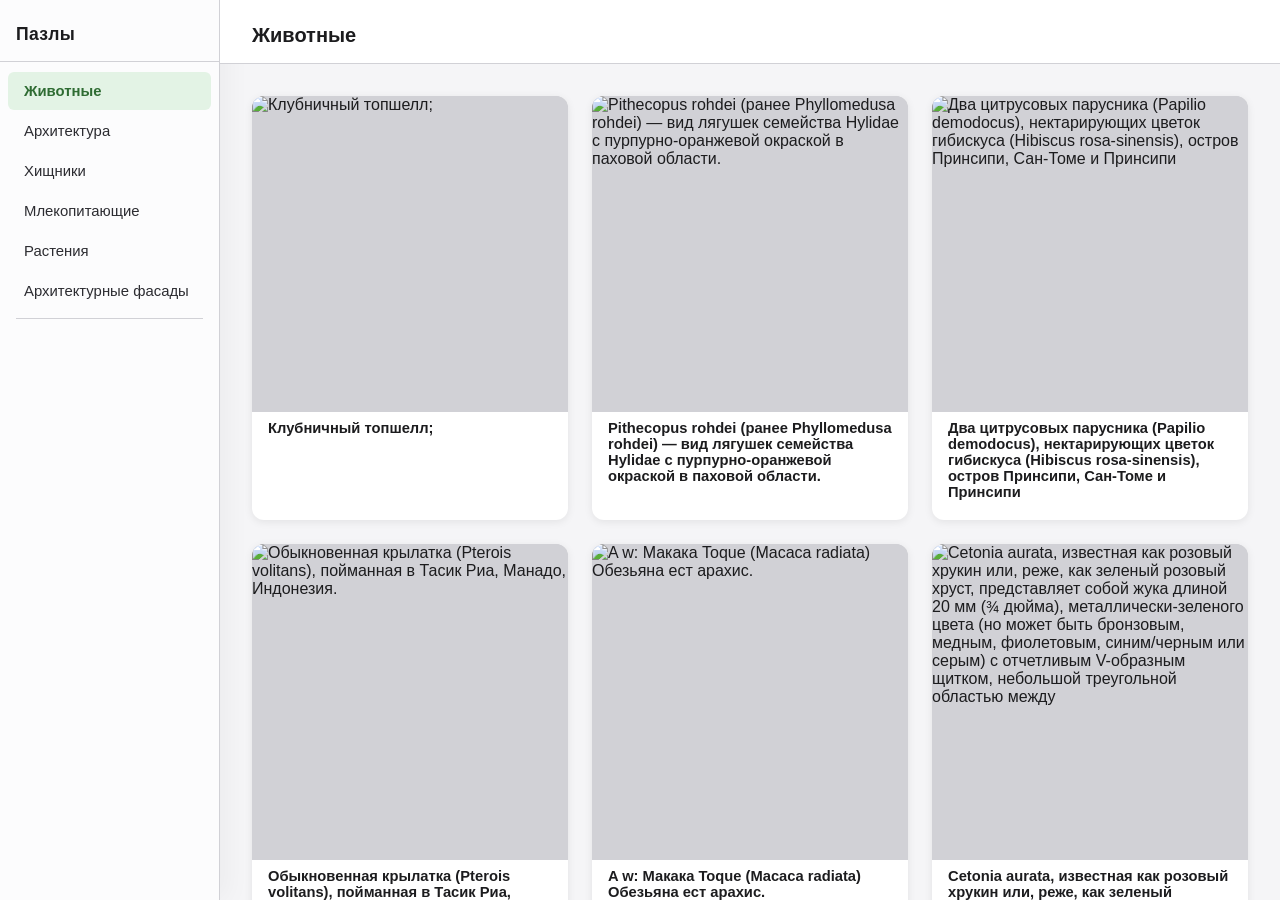
==== docs/index.html @ 6e9c8a50 "sync" ====
<!DOCTYPE html>
<html lang="ru">
<head>
  <meta charset="UTF-8" />
  <meta name="viewport" content="width=device-width, initial-scale=1.0, viewport-fit=cover" />
  <meta name="theme-color" content="#4CAF50" />
  <meta name="mobile-web-app-capable" content="yes" />
  <meta name="apple-mobile-web-app-capable" content="yes" />
  <meta name="apple-mobile-web-app-status-bar-style" content="black-translucent" />
  <meta name="apple-mobile-web-app-title" content="Пазлы" />
  <title>Пазлы</title>
  <link rel="manifest" href="manifest.json" />
  <link rel="stylesheet" href="css/variables.css?v=20260509-5" />
  <link rel="stylesheet" href="css/app.css?v=20260509-10" />
  <link rel="stylesheet" href="css/puzzle.css?v=20260509-8" />
</head>
<body>
<div id="app">

  <!-- ── Sidebar ──────────────────────────────────── -->
  <nav id="sidebar">
    <div id="sidebar-logo">Пазлы</div>
    <div id="sidebar-nav">
      <!-- Category items injected by home.js -->
    </div>
  </nav>

  <!-- ── Content area ─────────────────────────────── -->
  <div id="content">

    <!-- Home View -->
    <div id="home-view" class="active">
      <div id="home-header">
        <div id="home-category-title">Все пазлы</div>
      </div>
      <div id="card-grid-container">
        <div id="card-grid">
          <!-- Puzzle cards injected by home.js -->
        </div>
      </div>
    </div>

    <!-- Puzzle View -->
    <div id="puzzle-view">
      <div id="puzzle-toolbar">
        <button id="back-btn">← Назад</button>
        <span id="puzzle-title-label"></span>
        <button id="hint-btn">Подсказка</button>
      </div>
      <canvas id="drag-canvas"></canvas>
      <div id="canvas-area">
        <canvas id="assembled-canvas"></canvas>
        <canvas id="float-canvas"></canvas>
        <div id="hint-overlay">
          <img id="hint-img" src="" alt="" />
        </div>
        <canvas id="confetti-canvas"></canvas>
      </div>
      <div id="piece-tray">
        <!-- Tray piece canvases injected by puzzle-render.js -->
      </div>
    </div>

  </div><!-- /content -->
</div><!-- /app -->

<!-- Difficulty Modal -->
<div id="modal-overlay">
  <div id="difficulty-modal">
    <button id="modal-close-btn" aria-label="Закрыть">×</button>
    <div id="modal-preview-frame">
      <img id="modal-preview-img" src="" alt="" />
    </div>
    <div id="modal-body">
      <div id="modal-title"></div>
      <div id="modal-difficulty-label">Выберите сложность:</div>
      <div id="modal-piece-buttons"></div>
      <div id="modal-save-info"></div>
      <button id="modal-start-btn">Начать</button>
    </div>
  </div>
</div>

<script src="js/storage.js?v=20260509-6"></script>
<script src="js/puzzle-engine.js?v=20260509-6"></script>
<script src="js/puzzle-render.js?v=20260509-10"></script>
<script src="js/home.js?v=20260509-8"></script>
<script src="js/app.js?v=20260509-9"></script>
</body>
</html>
---- docs/css/variables.css ----
:root {
  /* Colors */
  --color-bg: #f5f5f7;
  --color-surface: #ffffff;
  --color-border: #d1d1d6;
  --color-primary: #4CAF50;
  --color-primary-dark: #388E3C;
  --color-primary-light: #C8E6C9;
  --color-text: #1c1c1e;
  --color-text-secondary: #6e6e73;
  --color-gold: #FFD700;
  --color-gold-dark: #FFA000;
  --color-overlay-bg: rgba(245, 247, 250, 0.78);
  --color-sidebar-bg: #fcfcfd;
  --color-sidebar-text: #2c2c31;
  --color-sidebar-active-bg: #e3f3e5;
  --color-sidebar-active-text: #2f6c33;
  --color-sidebar-hover-bg: #f1f6f2;
  --color-progress-bg: #e0e0e0;
  --color-progress-fill: #4CAF50;
  --color-tray-bg: #f7fafc;
  --color-toolbar-bg: rgba(255, 255, 255, 0.92);
  --color-toolbar-text: #1c1c1e;

  /* Spacing */
  --space-xs: 4px;
  --space-sm: 8px;
  --space-md: 16px;
  --space-lg: 24px;
  --space-xl: 32px;

  /* Sizing */
  --sidebar-width: 220px;
  --toolbar-height: 52px;
  --tray-height: 120px;
  --modal-max-width: 480px;

  /* Shape */
  --radius-sm: 6px;
  --radius-md: 12px;
  --radius-lg: 20px;
  --radius-pill: 999px;

  /* Transitions */
  --transition-fast: 120ms ease;
  --transition-normal: 220ms ease;
}
---- docs/css/app.css ----
/* ── Reset ─────────────────────────────────────────── */
*, *::before, *::after { box-sizing: border-box; margin: 0; padding: 0; }

html, body {
  height: 100%;
  min-height: -webkit-fill-available;
  width: 100%;
  font-family: -apple-system, BlinkMacSystemFont, "Segoe UI", sans-serif;
  background: var(--color-bg);
  color: var(--color-text);
  overflow: hidden;
}

/* ── Root Layout ────────────────────────────────────── */
#app {
  display: flex;
  height: 100vh;
  height: 100dvh;
  height: var(--app-height, 100vh);
  min-height: -webkit-fill-available;
  width: 100%;
  max-width: 100%;
  min-width: 0;
  padding: env(safe-area-inset-top, 0px) env(safe-area-inset-right, 0px) env(safe-area-inset-bottom, 0px) env(safe-area-inset-left, 0px);
  background: var(--color-bg);
  overflow: hidden;
}

#app.playing-puzzle #sidebar {
  display: none;
}

#app.playing-puzzle #content {
  width: 100%;
}

/* ── Sidebar ────────────────────────────────────────── */
#sidebar {
  width: var(--sidebar-width);
  min-width: var(--sidebar-width);
  background: var(--color-sidebar-bg);
  display: flex;
  flex-direction: column;
  overflow: hidden;
  border-right: 1px solid var(--color-border);
  box-shadow: 8px 0 24px rgba(28, 28, 30, 0.04);
}

#sidebar-logo {
  padding: var(--space-lg) var(--space-md) var(--space-md);
  font-size: 1.1rem;
  font-weight: 700;
  color: var(--color-text);
  letter-spacing: 0.02em;
  border-bottom: 1px solid var(--color-border);
}

#sidebar-nav {
  flex: 1;
  overflow-y: auto;
  padding: var(--space-sm) 0;
}

.nav-item {
  display: flex;
  align-items: center;
  padding: 11px var(--space-md);
  font-size: 0.93rem;
  color: var(--color-sidebar-text);
  cursor: pointer;
  border-radius: var(--radius-sm);
  margin: 2px var(--space-sm);
  transition: background var(--transition-fast);
  user-select: none;
  -webkit-user-select: none;
}

.nav-item:hover { background: var(--color-sidebar-hover-bg); }
.nav-item.active {
  background: var(--color-sidebar-active-bg);
  color: var(--color-sidebar-active-text);
  font-weight: 600;
}

.nav-divider {
  height: 1px;
  background: var(--color-border);
  margin: var(--space-sm) var(--space-md);
}

#my-puzzles-item { display: none; }
#my-puzzles-item.visible { display: flex; }

/* ── Content Area ───────────────────────────────────── */
#content {
  flex: 1;
  min-width: 0;
  overflow: hidden;
  position: relative;
}

#home-view, #puzzle-view {
  position: absolute;
  top: 0;
  right: 0;
  bottom: 0;
  left: 0;
  overflow: hidden;
}

#home-view { display: flex; flex-direction: column; }
#puzzle-view { display: none; flex-direction: column; }

#home-view.active { display: flex; }
#puzzle-view.active { display: flex; }

/* ── Home View: content header ─────────────────────── */
#home-header {
  padding: var(--space-lg) var(--space-xl) var(--space-md);
  border-bottom: 1px solid var(--color-border);
  background: var(--color-surface);
}

#home-category-title {
  font-size: 1.25rem;
  font-weight: 700;
  color: var(--color-text);
}

/* ── Card Grid ──────────────────────────────────────── */
#card-grid-container {
  flex: 1;
  overflow-y: auto;
  padding: var(--space-xl);
}

#card-grid {
  display: grid;
  grid-template-columns: repeat(3, 1fr);
  gap: var(--space-lg);
}

.empty-state {
  grid-column: 1 / -1;
  padding: var(--space-lg);
  border-radius: var(--radius-md);
  background: var(--color-surface);
  color: var(--color-text-secondary);
  box-shadow: 0 2px 8px rgba(0,0,0,0.06);
}

.puzzle-card {
  background: var(--color-surface);
  border-radius: var(--radius-md);
  overflow: hidden;
  cursor: pointer;
  box-shadow: 0 2px 8px rgba(0,0,0,0.08);
  transition: transform var(--transition-normal), box-shadow var(--transition-normal);
  position: relative;
  user-select: none;
  -webkit-user-select: none;
}

.puzzle-card:active { transform: scale(0.97); }

.puzzle-card-media {
  position: relative;
  width: 100%;
  padding-top: 100%;
  overflow: hidden;
  background: var(--color-border);
}

.puzzle-card-media img {
  position: absolute;
  top: 0;
  right: 0;
  bottom: 0;
  left: 0;
  width: 100%;
  height: 100%;
  object-fit: cover;
  object-position: center;
  display: block;
  background: var(--color-border);
}

.puzzle-card-body {
  padding: var(--space-sm) var(--space-md) var(--space-md);
}

.puzzle-card-title {
  font-size: 0.92rem;
  font-weight: 600;
  margin-bottom: var(--space-xs);
}

/* ── Progress Bar ───────────────────────────────────── */
.progress-bar-wrap {
  height: 6px;
  background: var(--color-progress-bg);
  border-radius: var(--radius-pill);
  overflow: hidden;
  margin-top: var(--space-xs);
}

.progress-bar-fill {
  height: 100%;
  background: var(--color-progress-fill);
  border-radius: var(--radius-pill);
  transition: width 0.3s ease;
}

.progress-label {
  font-size: 0.75rem;
  color: var(--color-text-secondary);
  margin-top: 3px;
}

/* ── Gold Star Badge ────────────────────────────────── */
.star-badge {
  position: absolute;
  top: var(--space-sm);
  right: var(--space-sm);
  width: 36px;
  height: 36px;
  font-size: 1.4rem;
  display: flex;
  align-items: center;
  justify-content: center;
  background: rgba(255,255,255,0.92);
  border: 1px solid rgba(255, 215, 0, 0.35);
  box-shadow: 0 8px 18px rgba(28, 28, 30, 0.08);
  border-radius: 50%;
  pointer-events: none;
}

/* ── Modal Overlay ──────────────────────────────────── */
#modal-overlay {
  display: none;
  position: fixed;
  top: 0;
  right: 0;
  bottom: 0;
  left: 0;
  background: var(--color-overlay-bg);
  z-index: 100;
  align-items: center;
  justify-content: center;
  backdrop-filter: blur(12px);
}

#modal-overlay.active { display: flex; }

#difficulty-modal {
  background: var(--color-surface);
  border-radius: var(--radius-lg);
  width: 92%;
  max-width: var(--modal-max-width);
  overflow: hidden;
  box-shadow: 0 8px 40px rgba(0,0,0,0.28);
  position: relative;
}

#modal-close-btn {
  position: absolute;
  top: var(--space-sm);
  right: var(--space-md);
  background: none;
  border: none;
  font-size: 1.5rem;
  cursor: pointer;
  color: var(--color-text-secondary);
  z-index: 1;
  padding: var(--space-xs);
  line-height: 1;
}

#modal-preview-frame {
  position: relative;
  width: 100%;
  padding-top: 100%;
  overflow: hidden;
  background: var(--color-border);
}

#modal-preview-img {
  position: absolute;
  top: 0;
  right: 0;
  bottom: 0;
  left: 0;
  width: 100%;
  height: 100%;
  object-fit: cover;
  object-position: center;
  display: block;
  background: var(--color-border);
}

#modal-body {
  padding: var(--space-md) var(--space-lg) var(--space-lg);
}

#modal-title {
  font-size: 1.15rem;
  font-weight: 700;
  margin-bottom: var(--space-md);
}

#modal-difficulty-label {
  font-size: 0.88rem;
  color: var(--color-text-secondary);
  margin-bottom: var(--space-sm);
}

#modal-piece-buttons {
  display: flex;
  gap: var(--space-sm);
  margin-bottom: var(--space-md);
  flex-wrap: wrap;
}

.piece-count-btn {
  flex: 1;
  min-width: 60px;
  padding: var(--space-sm) var(--space-xs);
  border: 2px solid var(--color-border);
  background: none;
  border-radius: var(--radius-sm);
  font-size: 1rem;
  font-weight: 600;
  cursor: pointer;
  transition: border-color var(--transition-fast), background var(--transition-fast), color var(--transition-fast);
  color: var(--color-text);
}

.piece-count-btn.selected {
  border-color: var(--color-primary);
  background: var(--color-primary-light);
  color: var(--color-primary-dark);
}

#modal-save-info {
  font-size: 0.8rem;
  color: var(--color-text-secondary);
  min-height: 1.2em;
  margin-bottom: var(--space-md);
}

#modal-start-btn {
  width: 100%;
  padding: 14px;
  background: var(--color-primary);
  color: #fff;
  border: none;
  border-radius: var(--radius-md);
  font-size: 1rem;
  font-weight: 700;
  cursor: pointer;
  transition: background var(--transition-fast);
}

#modal-start-btn:hover { background: var(--color-primary-dark); }

@media (max-width: 1100px) {
  #card-grid {
    grid-template-columns: repeat(2, 1fr);
  }
}

@media (max-width: 820px) {
  #app {
    flex-direction: column;
  }

  #sidebar {
    width: 100%;
    min-width: 0;
    max-height: 180px;
  }

  #sidebar-logo {
    padding-bottom: var(--space-sm);
  }

  #sidebar-nav {
    display: flex;
    gap: var(--space-xs);
    overflow-x: auto;
    overflow-y: hidden;
    padding: var(--space-sm);
  }

  .nav-item,
  #my-puzzles-item.visible {
    margin: 0;
    white-space: nowrap;
  }

  .nav-divider {
    width: 1px;
    height: auto;
    margin: 0 var(--space-xs);
    flex-shrink: 0;
  }

  #card-grid-container {
    padding: var(--space-md);
  }
}

@media (max-width: 640px) {
  #card-grid {
    grid-template-columns: 1fr;
  }
}
---- docs/css/puzzle.css ----
/* ── Puzzle View ────────────────────────────────────── */
#puzzle-view {
  background: #eef0f3;
  color: var(--color-toolbar-text);
  min-height: 0;
}

/* ── Toolbar ────────────────────────────────────────── */
#puzzle-toolbar {
  display: flex;
  align-items: center;
  height: var(--toolbar-height);
  padding: 0 clamp(16px, 2vw, 24px);
  background: var(--color-toolbar-bg);
  gap: var(--space-md);
  flex-shrink: 0;
  border-bottom: 1px solid var(--color-border);
  box-shadow: 0 10px 24px rgba(28, 28, 30, 0.06);
  backdrop-filter: blur(14px);
}

#back-btn {
  background: var(--color-surface);
  border: 1px solid var(--color-border);
  color: var(--color-toolbar-text);
  padding: 6px 14px;
  border-radius: var(--radius-sm);
  font-size: 0.9rem;
  cursor: pointer;
  transition: background var(--transition-fast), border-color var(--transition-fast);
}

#back-btn:hover {
  background: #f3f7f4;
  border-color: #bfd8c1;
}

#puzzle-title-label {
  flex: 1;
  font-size: 0.95rem;
  font-weight: 600;
  white-space: nowrap;
  overflow: hidden;
  text-overflow: ellipsis;
}

#hint-btn {
  background: var(--color-surface);
  border: 1px solid var(--color-border);
  color: var(--color-toolbar-text);
  padding: 6px 14px;
  border-radius: var(--radius-sm);
  font-size: 0.9rem;
  cursor: pointer;
  transition: background var(--transition-fast), border-color var(--transition-fast);
}

#hint-btn:hover {
  background: #f3f7f4;
  border-color: #bfd8c1;
}

/* ── Canvas Area ────────────────────────────────────── */
#canvas-area {
  flex: 1;
  position: relative;
  overflow: hidden;
  touch-action: none;
  min-height: 0;
  background: #e2e5e9;
}

#assembled-canvas,
#float-canvas {
  position: absolute;
  top: 0;
  left: 0;
  touch-action: none;
}

#drag-canvas {
  position: absolute;
  top: 0;
  right: 0;
  bottom: 0;
  left: 0;
  pointer-events: none;
  touch-action: none;
  z-index: 15;
}

/* Hint overlay */
#hint-overlay {
  position: absolute;
  top: 0;
  right: 0;
  bottom: 0;
  left: 0;
  display: none;
  align-items: center;
  justify-content: center;
  pointer-events: none;
  z-index: 10;
}

#hint-overlay.active { display: flex; }

#hint-overlay img {
  max-width: 100%;
  max-height: 100%;
  object-fit: contain;
  opacity: 0.5;
  transition: opacity 0.4s ease;
}

/* Confetti canvas */
#confetti-canvas {
  position: absolute;
  top: 0;
  right: 0;
  bottom: 0;
  left: 0;
  pointer-events: none;
  z-index: 20;
  display: none;
}

/* ── Piece Tray ─────────────────────────────────────── */
#piece-tray {
  height: var(--tray-height);
  background: var(--color-tray-bg);
  border-top: 1px solid var(--color-border);
  box-shadow: 0 -12px 28px rgba(28, 28, 30, 0.08);
  display: flex;
  align-items: center;
  overflow-x: auto;
  overflow-y: hidden;
  padding: 12px 16px;
  gap: 12px;
  flex-shrink: 0;
  -webkit-overflow-scrolling: touch;
  scroll-snap-type: x proximity;
  touch-action: pan-x;
  overscroll-behavior-x: contain;
}

#piece-tray::-webkit-scrollbar { height: 4px; }
#piece-tray::-webkit-scrollbar-thumb { background: rgba(110, 110, 115, 0.28); border-radius: 2px; }

.tray-piece {
  flex-shrink: 0;
  cursor: grab;
  border-radius: var(--radius-sm);
  touch-action: none;
  display: block;
  filter: drop-shadow(0 8px 14px rgba(0,0,0,0.28));
  opacity: 0.98;
  transition: transform var(--transition-fast), filter var(--transition-fast);
}

.tray-piece:hover {
  transform: translateY(-2px);
}

.tray-piece:active { cursor: grabbing; }
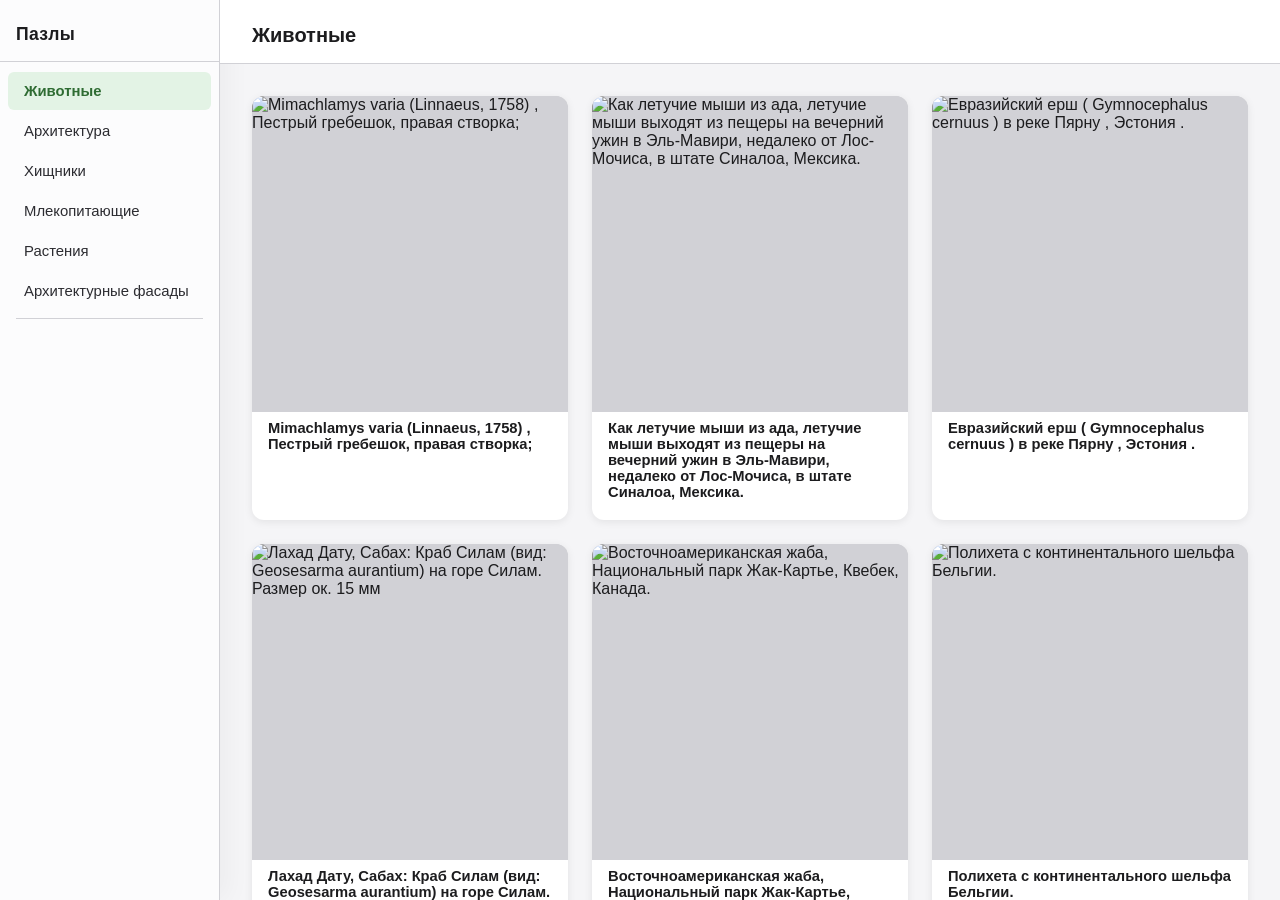
==== commit 28a1764a: "sync" ====
--- a/docs/index.html
+++ b/docs/index.html
@@ -12,7 +12,7 @@
   <link rel="manifest" href="manifest.json" />
   <link rel="stylesheet" href="css/variables.css?v=20260509-5" />
   <link rel="stylesheet" href="css/app.css?v=20260509-10" />
-  <link rel="stylesheet" href="css/puzzle.css?v=20260509-8" />
+  <link rel="stylesheet" href="css/puzzle.css?v=20260509-12" />
 </head>
 <body>
 <div id="app">
@@ -83,7 +83,7 @@
 
 <script src="js/storage.js?v=20260509-6"></script>
 <script src="js/puzzle-engine.js?v=20260509-6"></script>
-<script src="js/puzzle-render.js?v=20260509-10"></script>
+<script src="js/puzzle-render.js?v=20260509-12"></script>
 <script src="js/home.js?v=20260509-8"></script>
 <script src="js/app.js?v=20260509-9"></script>
 </body>
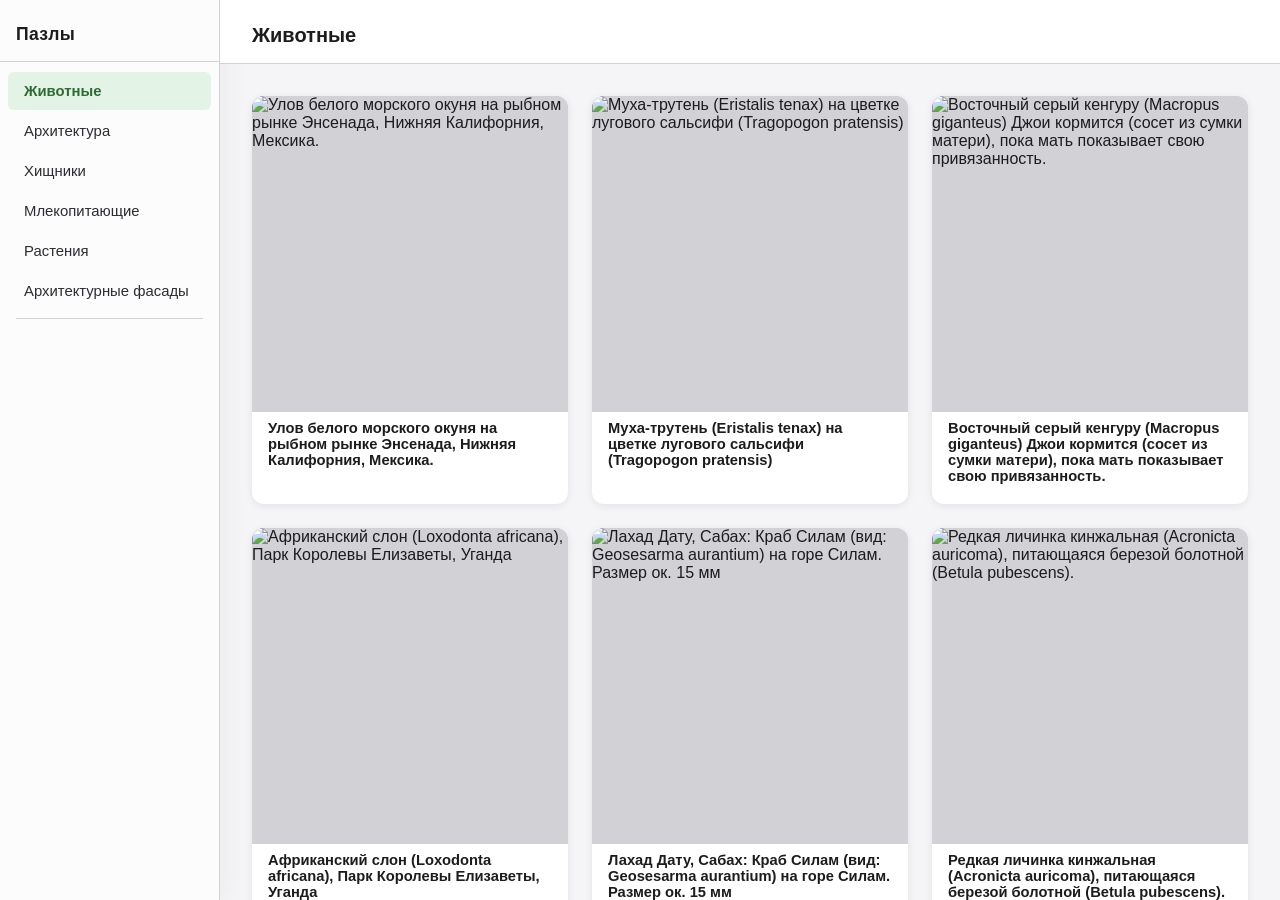
==== commit 56a9bb04: "sync" ====
--- a/docs/index.html
+++ b/docs/index.html
@@ -57,7 +57,13 @@
         <canvas id="confetti-canvas"></canvas>
       </div>
       <div id="piece-tray">
-        <!-- Tray piece canvases injected by puzzle-render.js -->
+        <button id="piece-tray-prev" class="tray-page-btn" type="button" aria-label="Предыдущая страница">‹</button>
+        <div id="piece-tray-viewport">
+          <div id="piece-tray-track">
+            <!-- Tray piece canvases injected by puzzle-render.js -->
+          </div>
+        </div>
+        <button id="piece-tray-next" class="tray-page-btn" type="button" aria-label="Следующая страница">›</button>
       </div>
     </div>
 
@@ -83,8 +89,8 @@
 
 <script src="js/storage.js?v=20260509-6"></script>
 <script src="js/puzzle-engine.js?v=20260509-6"></script>
-<script src="js/puzzle-render.js?v=20260509-12"></script>
-<script src="js/home.js?v=20260509-8"></script>
+<script src="js/puzzle-render.js?v=20260509-13"></script>
+<script src="js/home.js?v=20260509-14"></script>
 <script src="js/app.js?v=20260509-9"></script>
 </body>
 </html>
--- a/docs/css/puzzle.css
+++ b/docs/css/puzzle.css
@@ -133,25 +133,64 @@
   box-shadow: 0 -12px 28px rgba(28, 28, 30, 0.08);
   display: flex;
   align-items: center;
-  overflow-x: auto;
-  overflow-y: hidden;
-  padding: 12px 16px;
+  overflow: hidden;
+  padding: 12px 10px;
+  gap: var(--space-sm);
+  flex-shrink: 0;
+  touch-action: manipulation;
+}
+
+#piece-tray-viewport {
+  flex: 1;
+  min-width: 0;
+  min-height: 0;
+  height: 100%;
+  display: flex;
+  align-items: center;
+  overflow: hidden;
+}
+
+#piece-tray-track {
+  width: 100%;
+  min-width: 0;
+  display: flex;
+  align-items: center;
   gap: 12px;
-  flex-shrink: 0;
-  -webkit-overflow-scrolling: touch;
-  scroll-snap-type: x proximity;
-  touch-action: pan-x;
-  overscroll-behavior-x: contain;
-}
-
-#piece-tray::-webkit-scrollbar { height: 4px; }
-#piece-tray::-webkit-scrollbar-thumb { background: rgba(110, 110, 115, 0.28); border-radius: 2px; }
+  overflow: hidden;
+}
+
+.tray-page-btn {
+  width: 38px;
+  height: 38px;
+  border: 1px solid var(--color-border);
+  border-radius: 50%;
+  background: rgba(255, 255, 255, 0.92);
+  color: var(--color-text);
+  font-size: 1.25rem;
+  line-height: 1;
+  cursor: pointer;
+  flex: 0 0 38px;
+  display: flex;
+  align-items: center;
+  justify-content: center;
+  transition: background var(--transition-fast), border-color var(--transition-fast), opacity var(--transition-fast);
+}
+
+.tray-page-btn:hover {
+  background: #fff;
+  border-color: #b9c3cc;
+}
+
+.tray-page-btn:disabled {
+  opacity: 0.35;
+  cursor: default;
+}
 
 .tray-piece {
   flex-shrink: 0;
   cursor: grab;
   border-radius: var(--radius-sm);
-  touch-action: none;
+  touch-action: manipulation;
   display: block;
   filter: drop-shadow(0 8px 14px rgba(0,0,0,0.28));
   opacity: 0.98;
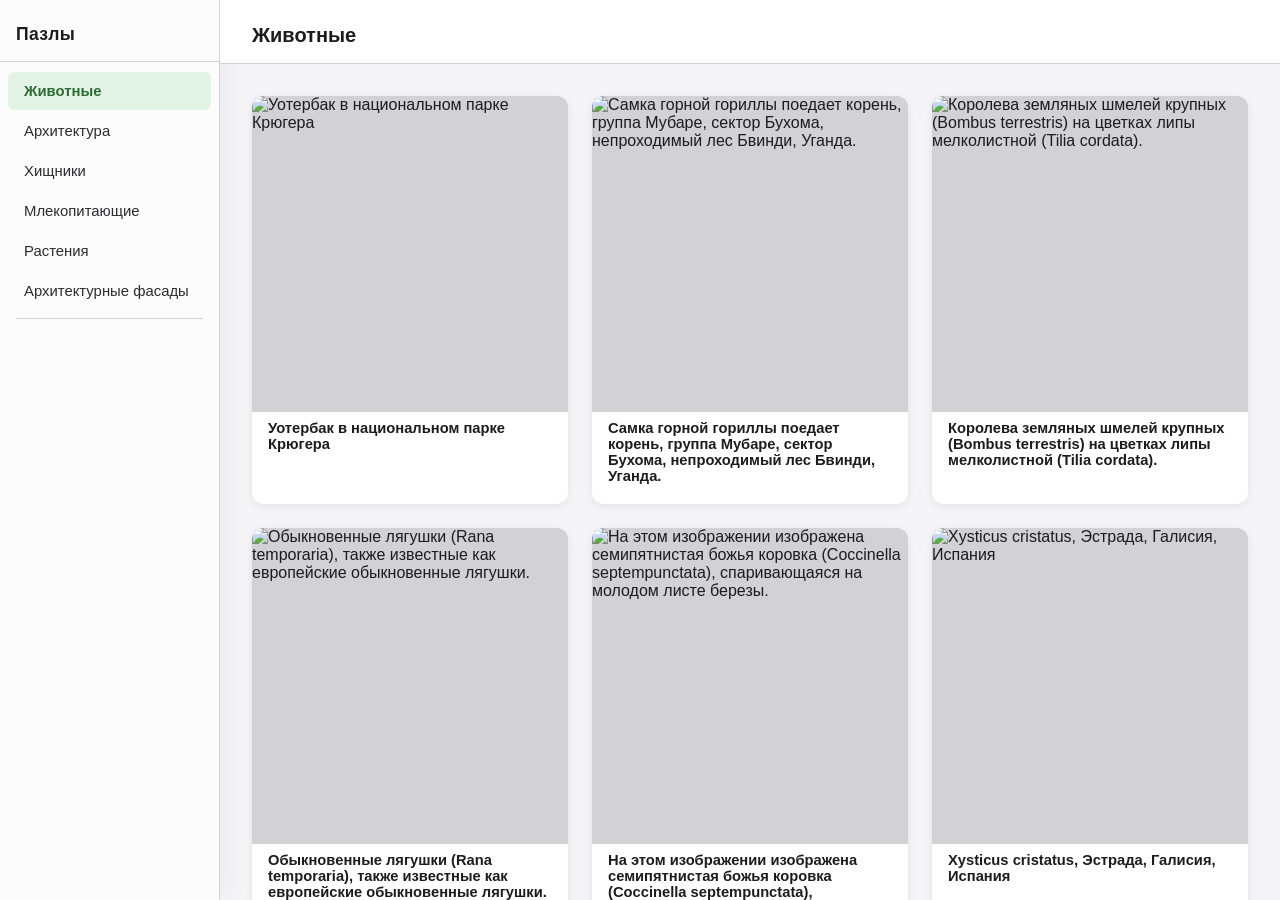
==== commit 68e7b974: "sync" ====
--- a/docs/index.html
+++ b/docs/index.html
@@ -89,7 +89,7 @@
 
 <script src="js/storage.js?v=20260509-6"></script>
 <script src="js/puzzle-engine.js?v=20260509-6"></script>
-<script src="js/puzzle-render.js?v=20260509-13"></script>
+<script src="js/puzzle-render.js?v=20260509-15"></script>
 <script src="js/home.js?v=20260509-14"></script>
 <script src="js/app.js?v=20260509-9"></script>
 </body>
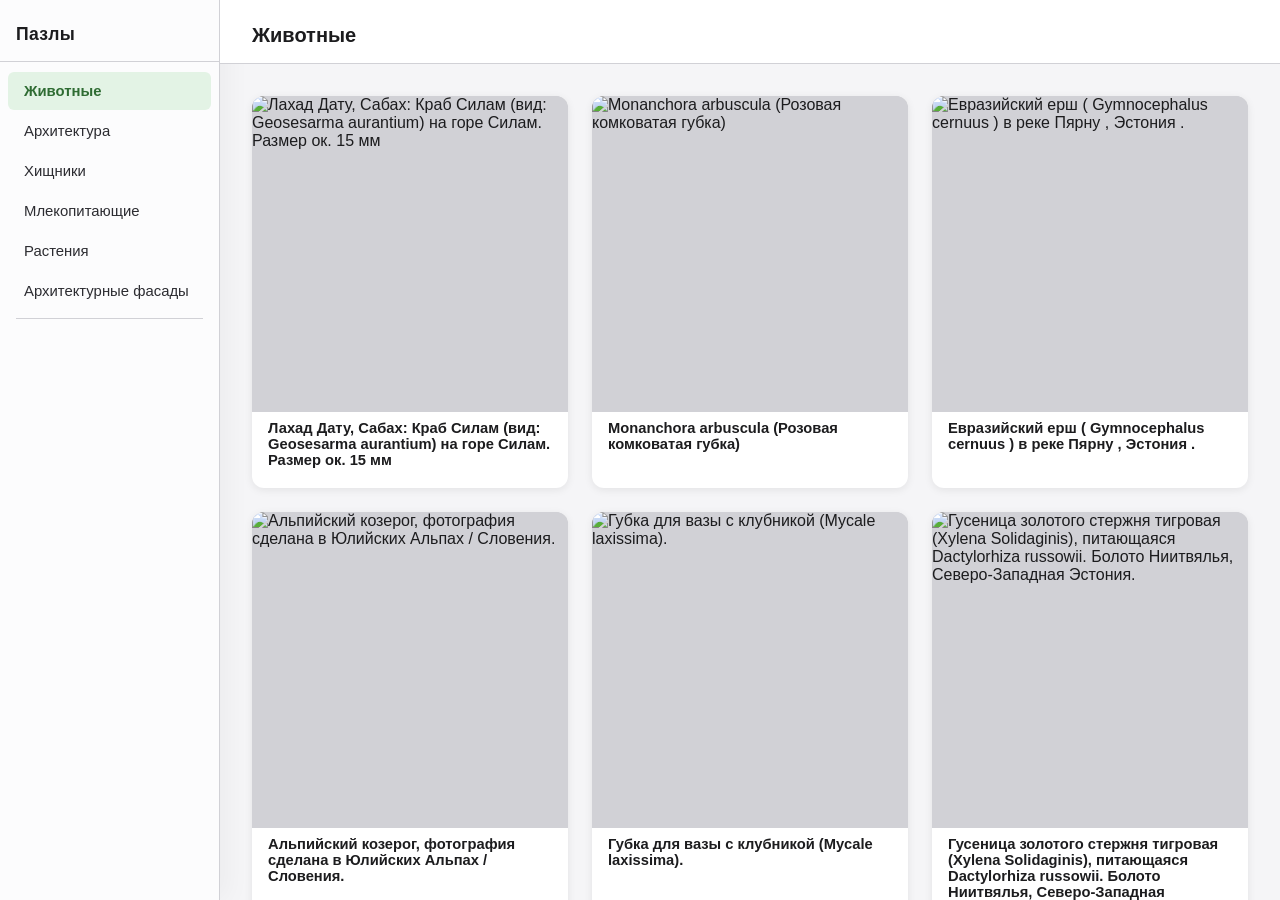
==== commit fde16e13: "sync" ====
--- a/docs/index.html
+++ b/docs/index.html
@@ -12,7 +12,7 @@
   <link rel="manifest" href="manifest.json" />
   <link rel="stylesheet" href="css/variables.css?v=20260509-5" />
   <link rel="stylesheet" href="css/app.css?v=20260509-10" />
-  <link rel="stylesheet" href="css/puzzle.css?v=20260509-12" />
+  <link rel="stylesheet" href="css/puzzle.css?v=20260509-13" />
 </head>
 <body>
 <div id="app">
@@ -89,7 +89,7 @@
 
 <script src="js/storage.js?v=20260509-6"></script>
 <script src="js/puzzle-engine.js?v=20260509-6"></script>
-<script src="js/puzzle-render.js?v=20260509-15"></script>
+<script src="js/puzzle-render.js?v=20260509-16"></script>
 <script src="js/home.js?v=20260509-14"></script>
 <script src="js/app.js?v=20260509-9"></script>
 </body>
--- a/docs/css/puzzle.css
+++ b/docs/css/puzzle.css
@@ -137,7 +137,7 @@
   padding: 12px 10px;
   gap: var(--space-sm);
   flex-shrink: 0;
-  touch-action: manipulation;
+  touch-action: none;
 }
 
 #piece-tray-viewport {
@@ -148,6 +148,7 @@
   display: flex;
   align-items: center;
   overflow: hidden;
+  touch-action: none;
 }
 
 #piece-tray-track {
@@ -157,6 +158,7 @@
   align-items: center;
   gap: 12px;
   overflow: hidden;
+  touch-action: none;
 }
 
 .tray-page-btn {
@@ -190,7 +192,7 @@
   flex-shrink: 0;
   cursor: grab;
   border-radius: var(--radius-sm);
-  touch-action: manipulation;
+  touch-action: none;
   display: block;
   filter: drop-shadow(0 8px 14px rgba(0,0,0,0.28));
   opacity: 0.98;
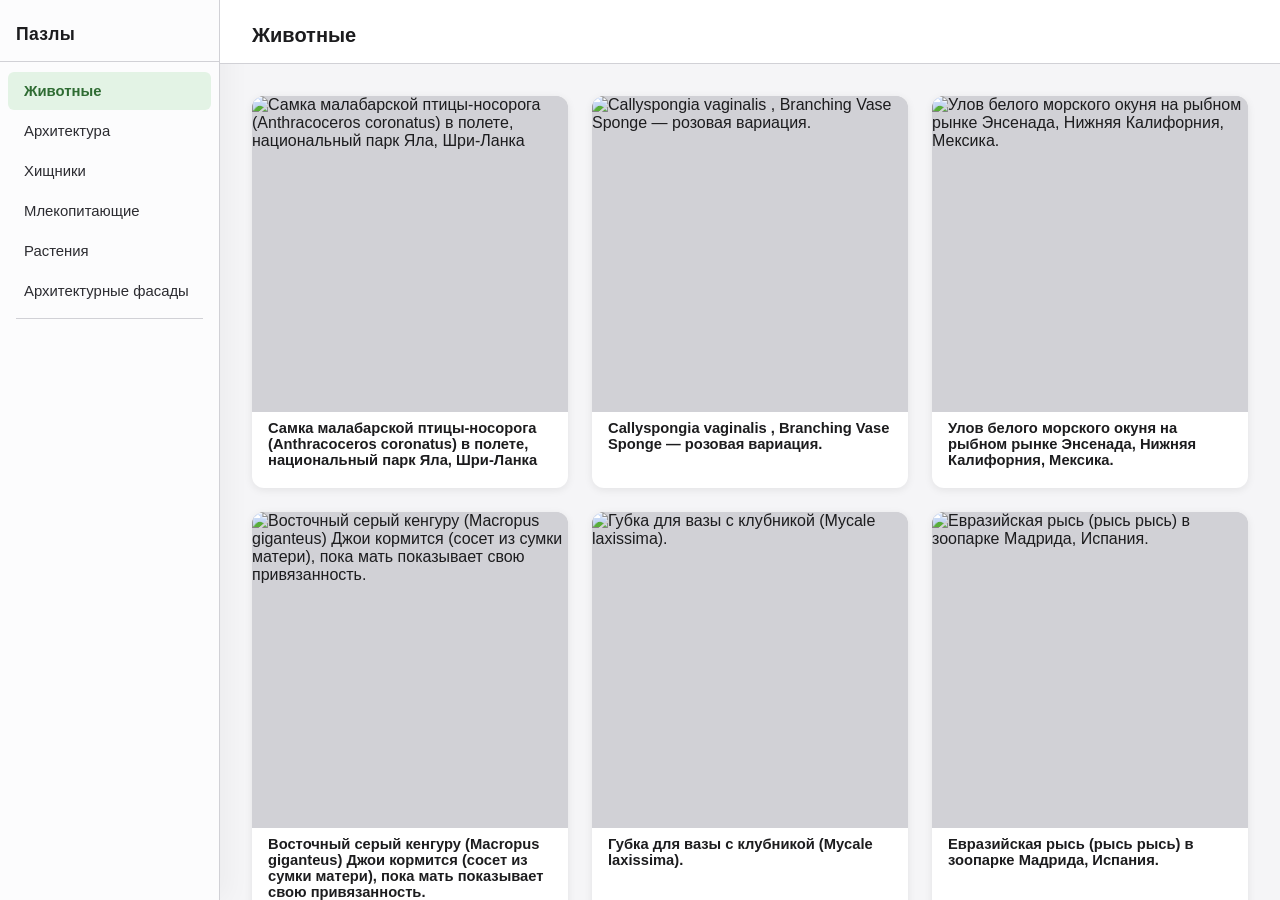
==== commit 701d07ff: "sync" ====
--- a/docs/index.html
+++ b/docs/index.html
@@ -12,7 +12,7 @@
   <link rel="manifest" href="manifest.json" />
   <link rel="stylesheet" href="css/variables.css?v=20260509-5" />
   <link rel="stylesheet" href="css/app.css?v=20260509-10" />
-  <link rel="stylesheet" href="css/puzzle.css?v=20260509-13" />
+  <link rel="stylesheet" href="css/puzzle.css?v=20260509-14" />
 </head>
 <body>
 <div id="app">
@@ -55,6 +55,7 @@
           <img id="hint-img" src="" alt="" />
         </div>
         <canvas id="confetti-canvas"></canvas>
+        <pre id="touch-debug-log" aria-live="polite"></pre>
       </div>
       <div id="piece-tray">
         <button id="piece-tray-prev" class="tray-page-btn" type="button" aria-label="Предыдущая страница">‹</button>
@@ -89,7 +90,7 @@
 
 <script src="js/storage.js?v=20260509-6"></script>
 <script src="js/puzzle-engine.js?v=20260509-6"></script>
-<script src="js/puzzle-render.js?v=20260509-16"></script>
+<script src="js/puzzle-render.js?v=20260509-17"></script>
 <script src="js/home.js?v=20260509-14"></script>
 <script src="js/app.js?v=20260509-9"></script>
 </body>
--- a/docs/css/puzzle.css
+++ b/docs/css/puzzle.css
@@ -123,6 +123,25 @@
   pointer-events: none;
   z-index: 20;
   display: none;
+}
+
+#touch-debug-log {
+  position: absolute;
+  top: 12px;
+  right: 12px;
+  width: min(44vw, 320px);
+  max-height: 42%;
+  margin: 0;
+  padding: 10px 12px;
+  overflow: hidden;
+  border-radius: 10px;
+  background: rgba(20, 24, 31, 0.82);
+  color: #f4f7fb;
+  font: 11px/1.35 Consolas, "SFMono-Regular", "Liberation Mono", Menlo, monospace;
+  white-space: pre-wrap;
+  pointer-events: none;
+  z-index: 18;
+  box-shadow: 0 10px 24px rgba(0, 0, 0, 0.18);
 }
 
 /* ── Piece Tray ─────────────────────────────────────── */
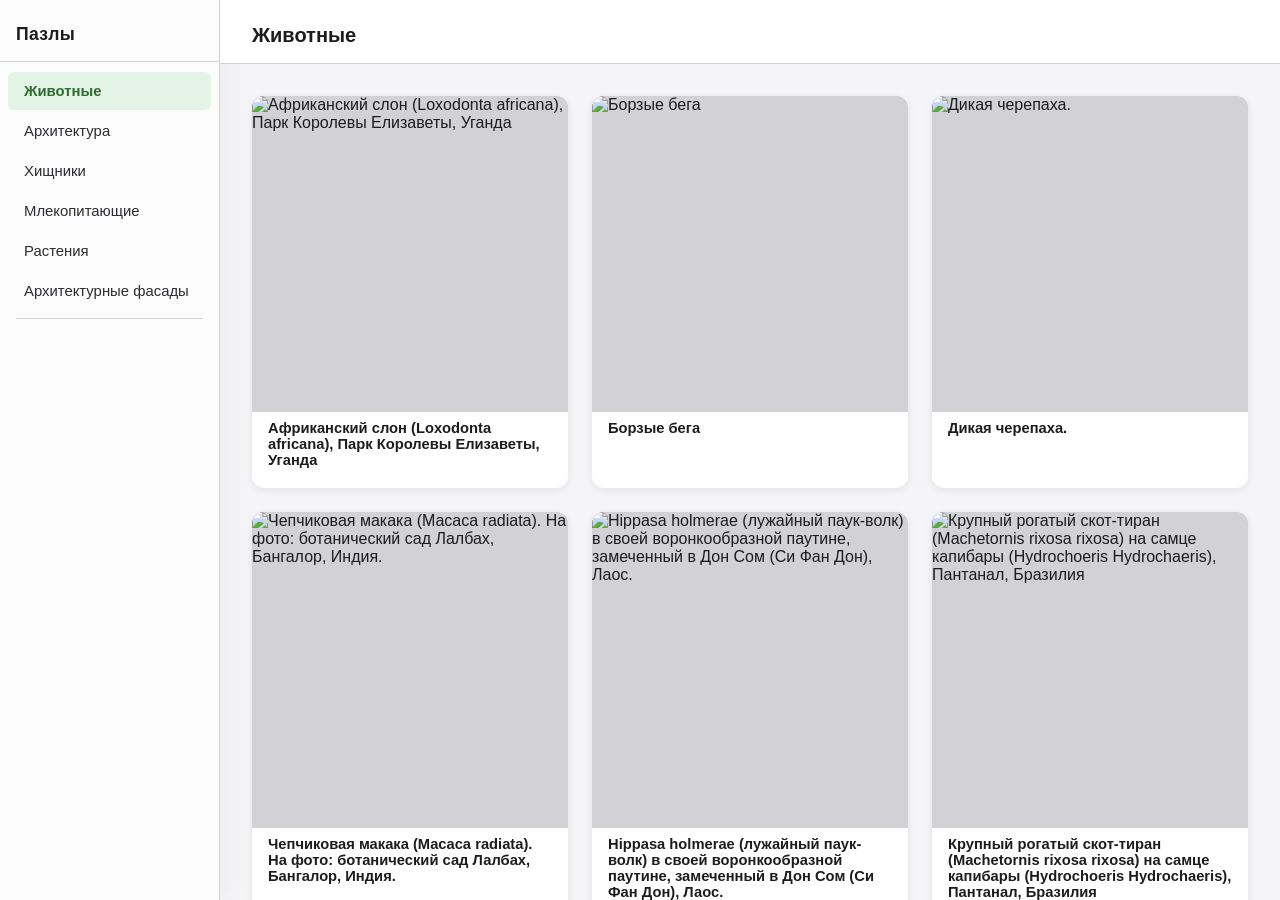
==== commit b2ebb1e9: "sync" ====
--- a/docs/index.html
+++ b/docs/index.html
@@ -12,7 +12,7 @@
   <link rel="manifest" href="manifest.json" />
   <link rel="stylesheet" href="css/variables.css?v=20260509-5" />
   <link rel="stylesheet" href="css/app.css?v=20260509-10" />
-  <link rel="stylesheet" href="css/puzzle.css?v=20260509-14" />
+  <link rel="stylesheet" href="css/puzzle.css?v=20260509-15" />
 </head>
 <body>
 <div id="app">
@@ -55,7 +55,7 @@
           <img id="hint-img" src="" alt="" />
         </div>
         <canvas id="confetti-canvas"></canvas>
-        <pre id="touch-debug-log" aria-live="polite"></pre>
+        <textarea id="touch-debug-log" aria-live="polite" aria-label="Touch debug log" readonly></textarea>
       </div>
       <div id="piece-tray">
         <button id="piece-tray-prev" class="tray-page-btn" type="button" aria-label="Предыдущая страница">‹</button>
@@ -90,7 +90,7 @@
 
 <script src="js/storage.js?v=20260509-6"></script>
 <script src="js/puzzle-engine.js?v=20260509-6"></script>
-<script src="js/puzzle-render.js?v=20260509-17"></script>
+<script src="js/puzzle-render.js?v=20260509-18"></script>
 <script src="js/home.js?v=20260509-14"></script>
 <script src="js/app.js?v=20260509-9"></script>
 </body>
--- a/docs/css/puzzle.css
+++ b/docs/css/puzzle.css
@@ -133,13 +133,19 @@
   max-height: 42%;
   margin: 0;
   padding: 10px 12px;
-  overflow: hidden;
+  overflow: auto;
+  resize: none;
+  border: 0;
+  outline: none;
   border-radius: 10px;
   background: rgba(20, 24, 31, 0.82);
   color: #f4f7fb;
   font: 11px/1.35 Consolas, "SFMono-Regular", "Liberation Mono", Menlo, monospace;
   white-space: pre-wrap;
-  pointer-events: none;
+  pointer-events: auto;
+  user-select: text;
+  -webkit-user-select: text;
+  -webkit-appearance: none;
   z-index: 18;
   box-shadow: 0 10px 24px rgba(0, 0, 0, 0.18);
 }
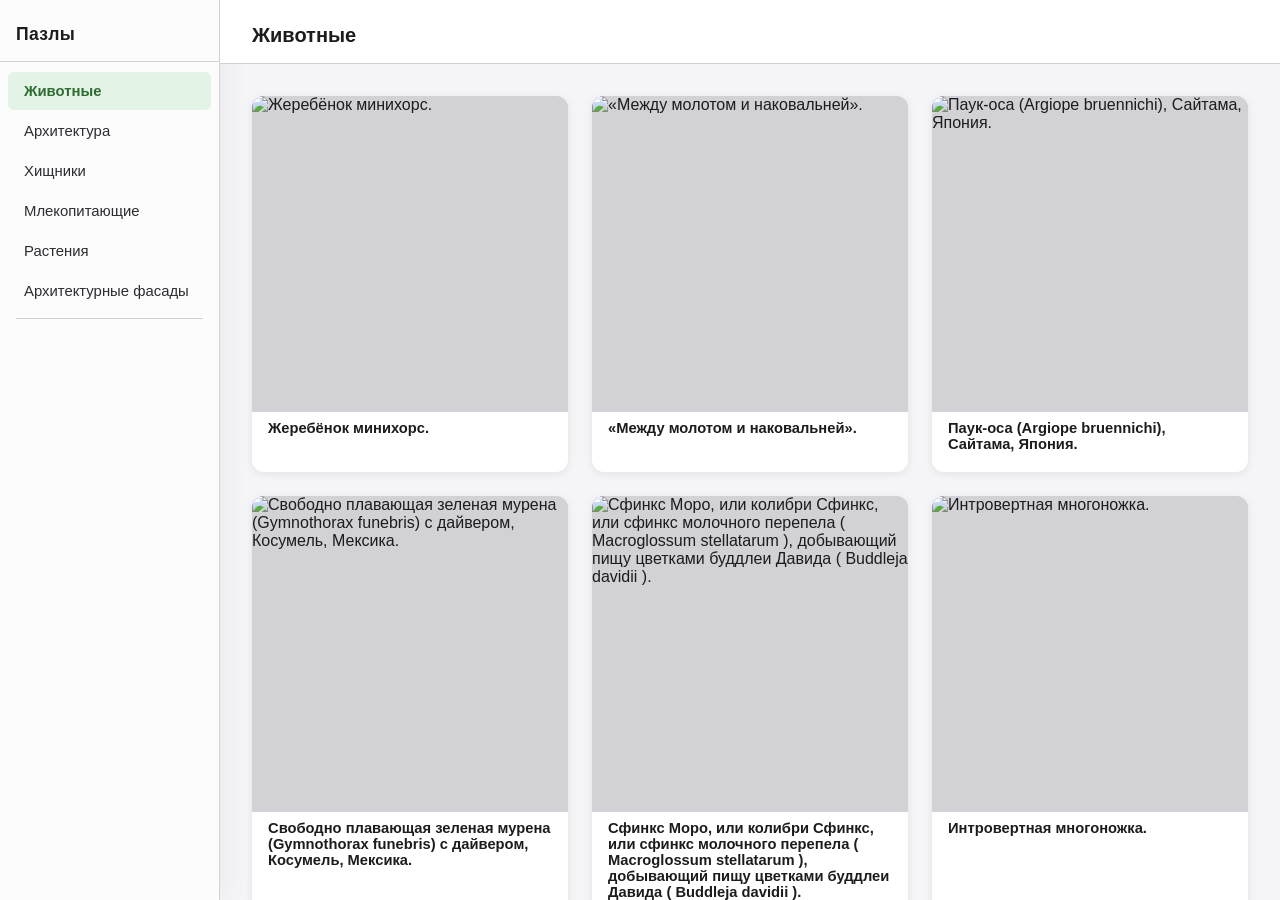
==== commit ea4173dd: "sync" ====
--- a/docs/index.html
+++ b/docs/index.html
@@ -55,7 +55,6 @@
           <img id="hint-img" src="" alt="" />
         </div>
         <canvas id="confetti-canvas"></canvas>
-        <textarea id="touch-debug-log" aria-live="polite" aria-label="Touch debug log" readonly></textarea>
       </div>
       <div id="piece-tray">
         <button id="piece-tray-prev" class="tray-page-btn" type="button" aria-label="Предыдущая страница">‹</button>
--- a/docs/css/puzzle.css
+++ b/docs/css/puzzle.css
@@ -123,31 +123,6 @@
   pointer-events: none;
   z-index: 20;
   display: none;
-}
-
-#touch-debug-log {
-  position: absolute;
-  top: 12px;
-  right: 12px;
-  width: min(44vw, 320px);
-  max-height: 42%;
-  margin: 0;
-  padding: 10px 12px;
-  overflow: auto;
-  resize: none;
-  border: 0;
-  outline: none;
-  border-radius: 10px;
-  background: rgba(20, 24, 31, 0.82);
-  color: #f4f7fb;
-  font: 11px/1.35 Consolas, "SFMono-Regular", "Liberation Mono", Menlo, monospace;
-  white-space: pre-wrap;
-  pointer-events: auto;
-  user-select: text;
-  -webkit-user-select: text;
-  -webkit-appearance: none;
-  z-index: 18;
-  box-shadow: 0 10px 24px rgba(0, 0, 0, 0.18);
 }
 
 /* ── Piece Tray ─────────────────────────────────────── */
